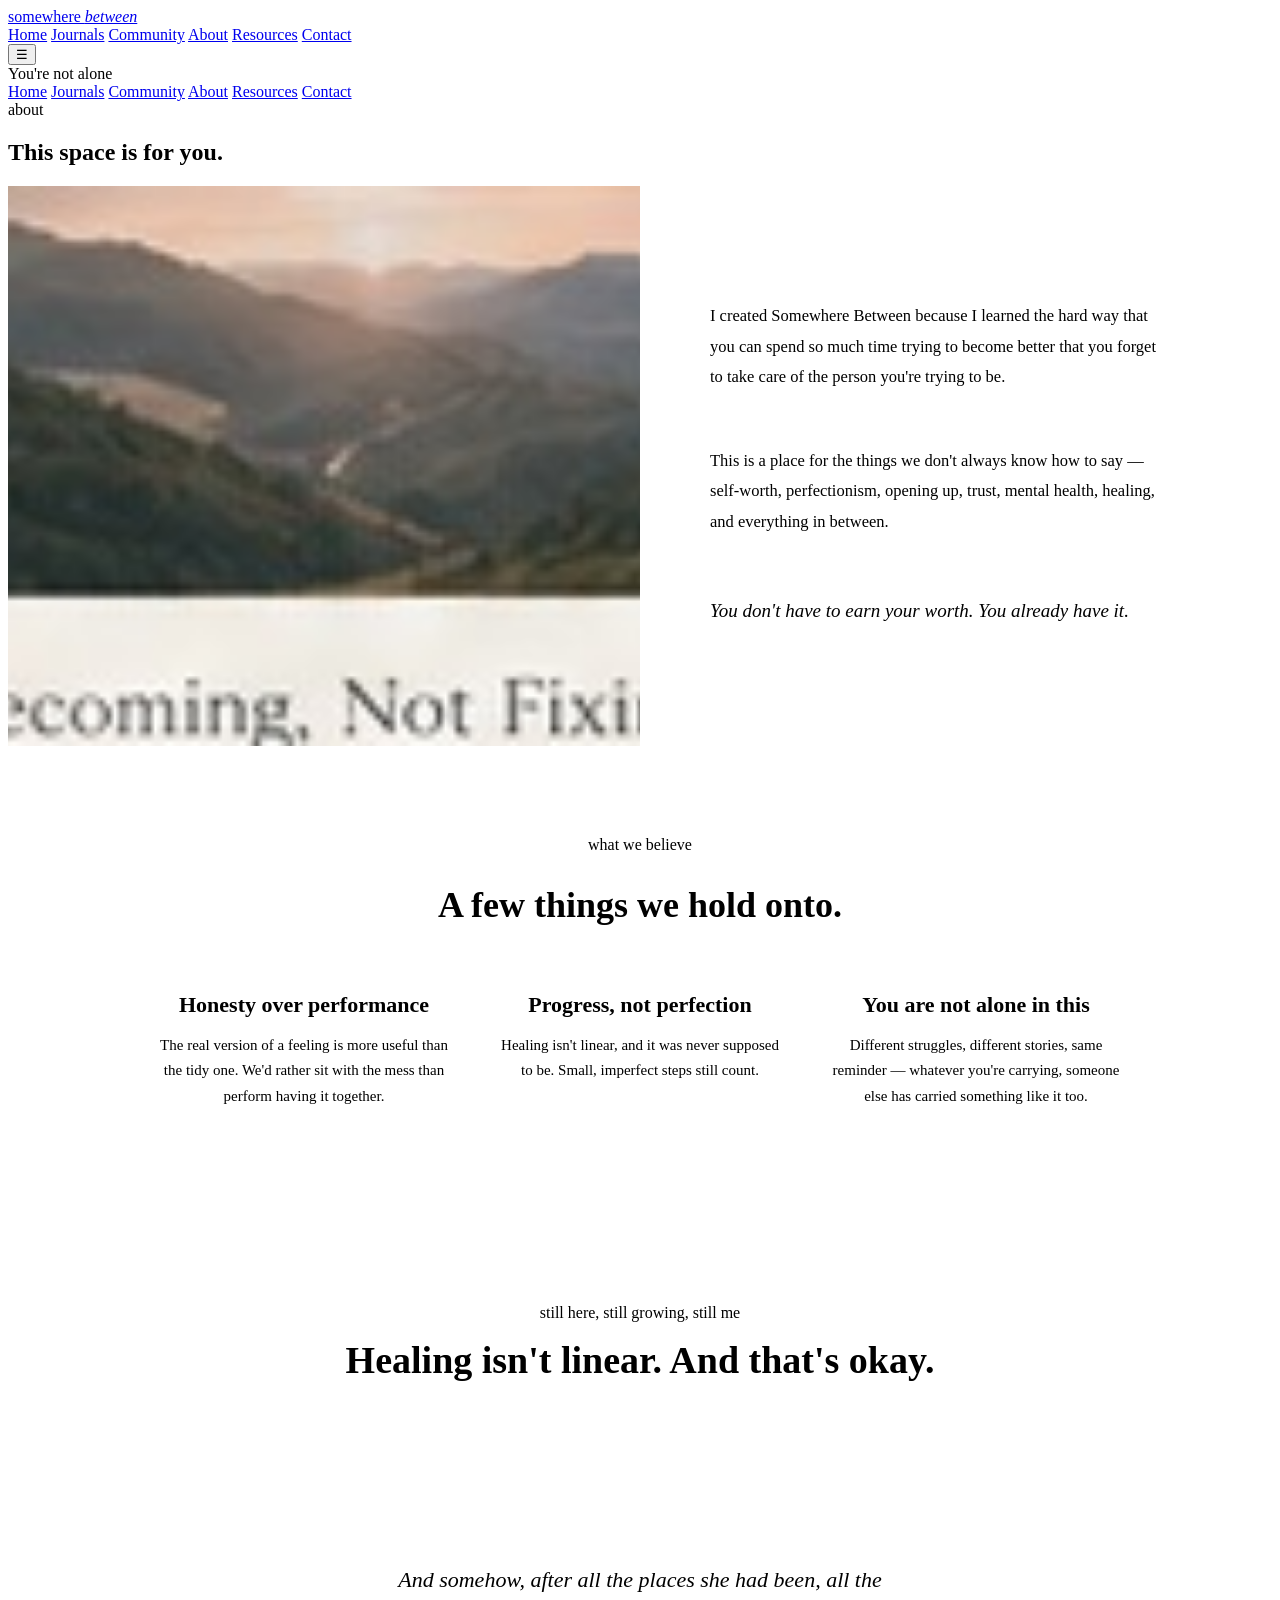
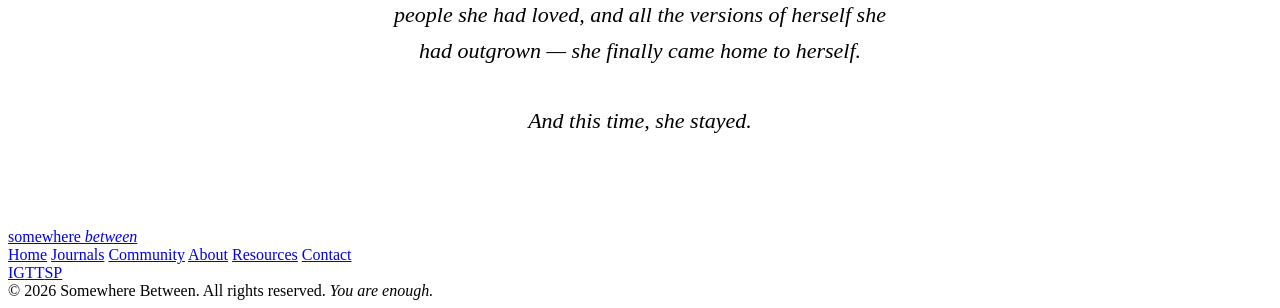
==== about.html @ 50e652a9 "Add files via upload" ====
<!DOCTYPE html>
<html lang="en">
<head>
<meta charset="UTF-8">
<meta name="viewport" content="width=device-width, initial-scale=1.0">
<title>About — Somewhere Between</title>
<link rel="stylesheet" href="styles.css">
<style>
  .story{display:grid;grid-template-columns:1fr 1fr;}
  .story-photo{min-height:560px;}
  .story-copy{padding:90px 70px;display:flex;flex-direction:column;justify-content:center;gap:20px;}
  .story-copy p{color:var(--ink-soft);font-size:16.5px;max-width:460px;line-height:1.85;}

  .values{padding:90px 48px;text-align:center;border-top:1px solid var(--line);}
  .values h2{font-size:36px;margin-bottom:44px;}
  .value-grid{display:grid;grid-template-columns:repeat(3,1fr);gap:48px;max-width:960px;margin:0 auto;}
  .value-grid h3{font-size:22px;margin-bottom:12px;}
  .value-grid p{color:var(--ink-soft);font-size:15px;line-height:1.7;}

  .signoff{padding:90px 48px;text-align:center;}
  .signoff .eyebrow{display:block;margin-bottom:16px;}
  .signoff h2{font-size:clamp(28px,3.4vw,38px);max-width:600px;margin:0 auto;}

  @media (max-width:960px){
    .story{grid-template-columns:1fr;}
    .story-photo{min-height:300px;order:-1;}
    .story-copy{padding:56px 24px;}
    .value-grid{grid-template-columns:1fr;gap:36px;}
  }
</style>
</head>
<body>

<header class="site">
  <a href="index.html" class="logo">somewhere <em>between</em></a>
  <nav class="main">
    <a href="index.html">Home</a>
    <a href="journals.html">Journals</a>
    <a href="community.html">Community</a>
    <a href="about.html" class="active">About</a>
    <a href="resources.html">Resources</a>
    <a href="contact.html">Contact</a>
  </nav>
  <button class="nav-toggle" id="navToggle" aria-label="Menu">&#9776;</button>
  <div class="header-right"><span class="pill-note">You're not alone</span></div>
<div class="mobile-menu" id="mobileMenu">
    <a href="index.html">Home</a>
    <a href="journals.html">Journals</a>
    <a href="community.html">Community</a>
    <a href="about.html" class="active">About</a>
    <a href="resources.html">Resources</a>
    <a href="contact.html">Contact</a>
  </div>
</header>

<section class="page-hero wrap">
  <span class="eyebrow">about</span>
  <h1>This space is for you.</h1>
</section>

<section class="story">
  <div class="story-photo"><img src="becoming_not_fixing.jpg" alt="Mountain valley at sunset" style="width:100%;height:100%;object-fit:cover;"></div>
  <div class="story-copy">
    <p>I created Somewhere Between because I learned the hard way that you can spend so much time trying to become better that you forget to take care of the person you're trying to be.</p>
    <p>This is a place for the things we don't always know how to say — self-worth, perfectionism, opening up, trust, mental health, healing, and everything in between.</p>
    <p style="font-family:'Cormorant Garamond',serif;font-style:italic;font-size:19px;color:var(--sage-deep);">You don't have to earn your worth. You already have it.</p>
  </div>
</section>

<section class="values">
  <span class="eyebrow" style="display:block;margin-bottom:14px;">what we believe</span>
  <h2>A few things we hold onto.</h2>
  <div class="value-grid">
    <div>
      <h3>Honesty over performance</h3>
      <p>The real version of a feeling is more useful than the tidy one. We'd rather sit with the mess than perform having it together.</p>
    </div>
    <div>
      <h3>Progress, not perfection</h3>
      <p>Healing isn't linear, and it was never supposed to be. Small, imperfect steps still count.</p>
    </div>
    <div>
      <h3>You are not alone in this</h3>
      <p>Different struggles, different stories, same reminder — whatever you're carrying, someone else has carried something like it too.</p>
    </div>
  </div>
</section>

<section class="signoff" style="background:var(--paper);border-top:1px solid var(--line);border-bottom:1px solid var(--line);">
  <span class="eyebrow">still here, still growing, still me</span>
  <h2>Healing isn't linear. And that's okay.</h2>
</section>

<section class="signoff">
  <p style="font-family:'Cormorant Garamond',serif;font-style:italic;font-size:22px;color:var(--ink-soft);max-width:520px;margin:0 auto;line-height:1.6;">
    And somehow, after all the places she had been, all the people she had loved, and all the versions of herself she had outgrown — she finally came home to herself.
    <br><br>
    And this time, she stayed.
  </p>
</section>

<footer class="site">
  <div class="wrap">
    <div class="footer-top">
      <a href="index.html" class="logo">somewhere <em>between</em></a>
      <div class="footer-links">
        <a href="index.html">Home</a>
        <a href="journals.html">Journals</a>
        <a href="community.html">Community</a>
        <a href="about.html">About</a>
        <a href="resources.html">Resources</a>
        <a href="contact.html">Contact</a>
      </div>
      <div class="social-row"><a href="#">IG</a><a href="#">TT</a><a href="#">SP</a></div>
    </div>
    <div class="footer-bottom">
      <span>© 2026 Somewhere Between. All rights reserved.</span>
      <em>You are enough.</em>
    </div>
  </div>
</footer>

<script>
  document.getElementById('navToggle').addEventListener('click', function(){
    document.getElementById('mobileMenu').classList.toggle('open');
  });
</script>
</body>
</html>
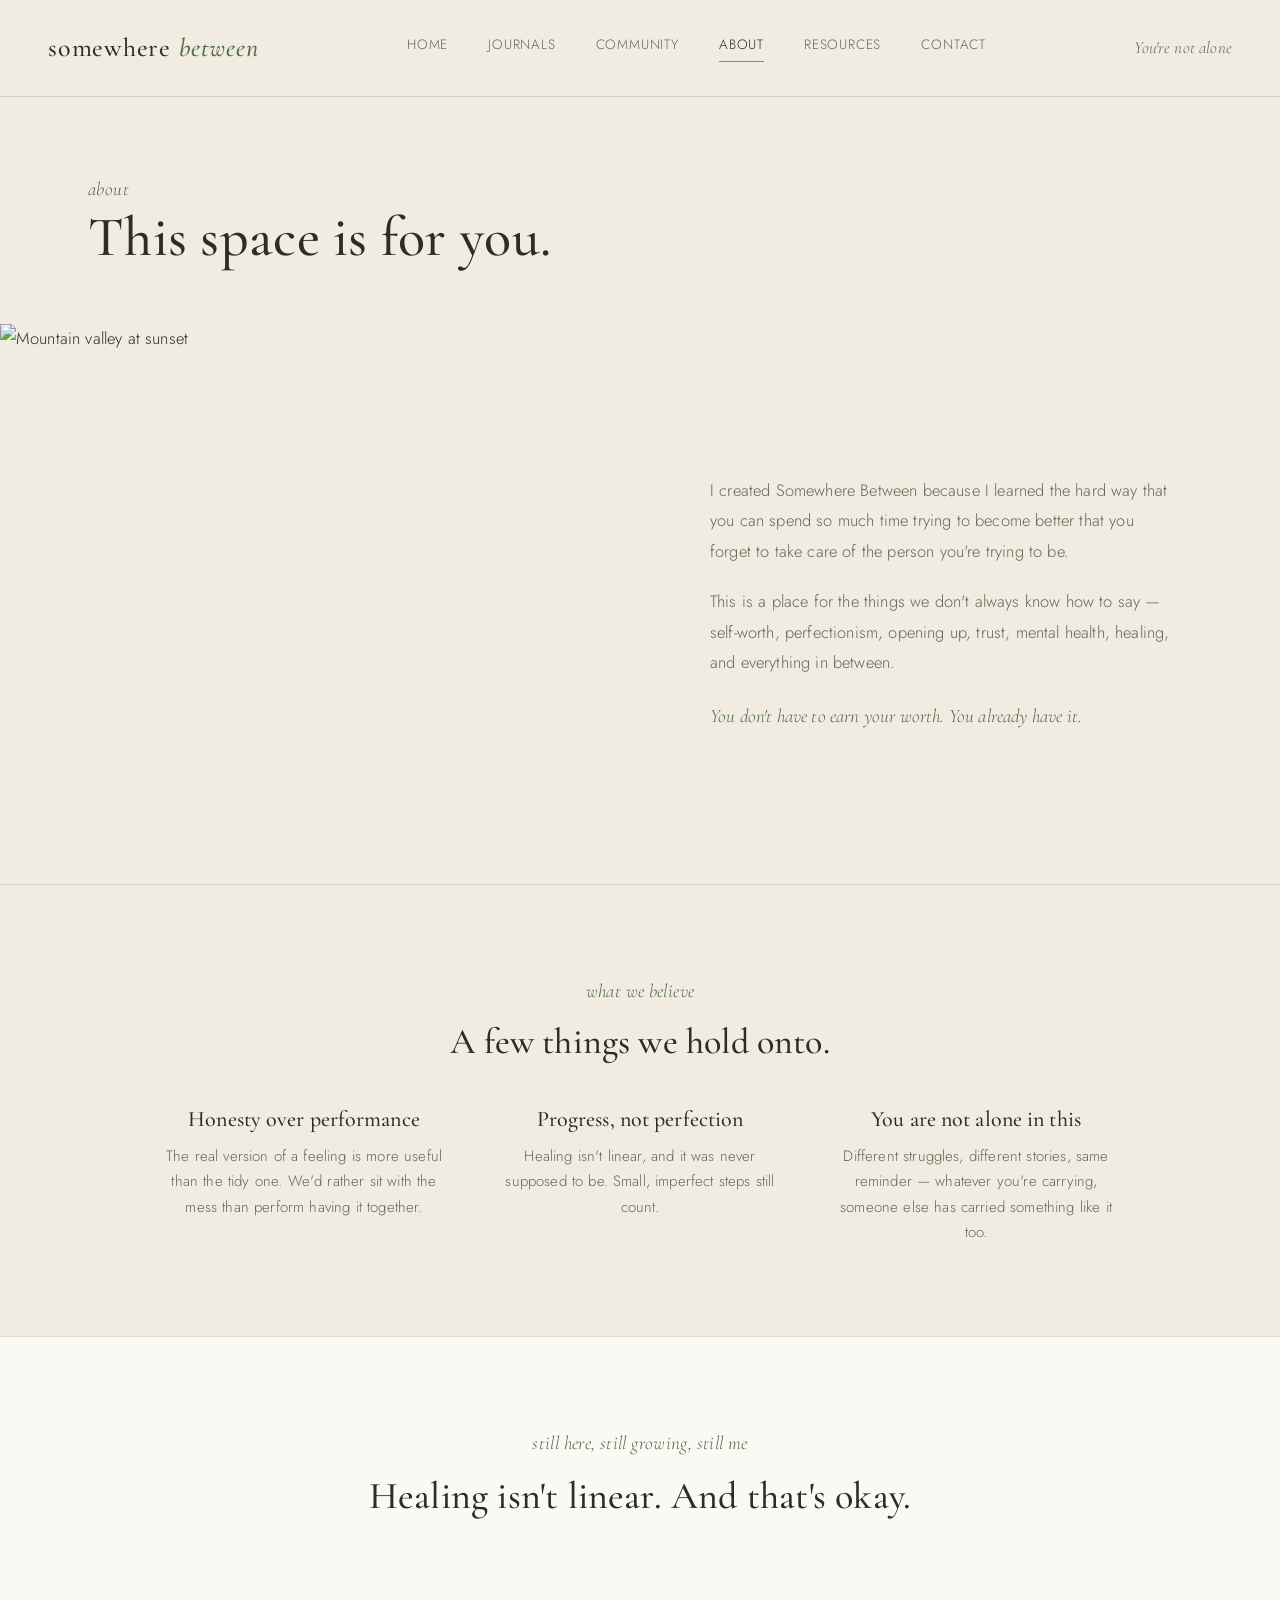
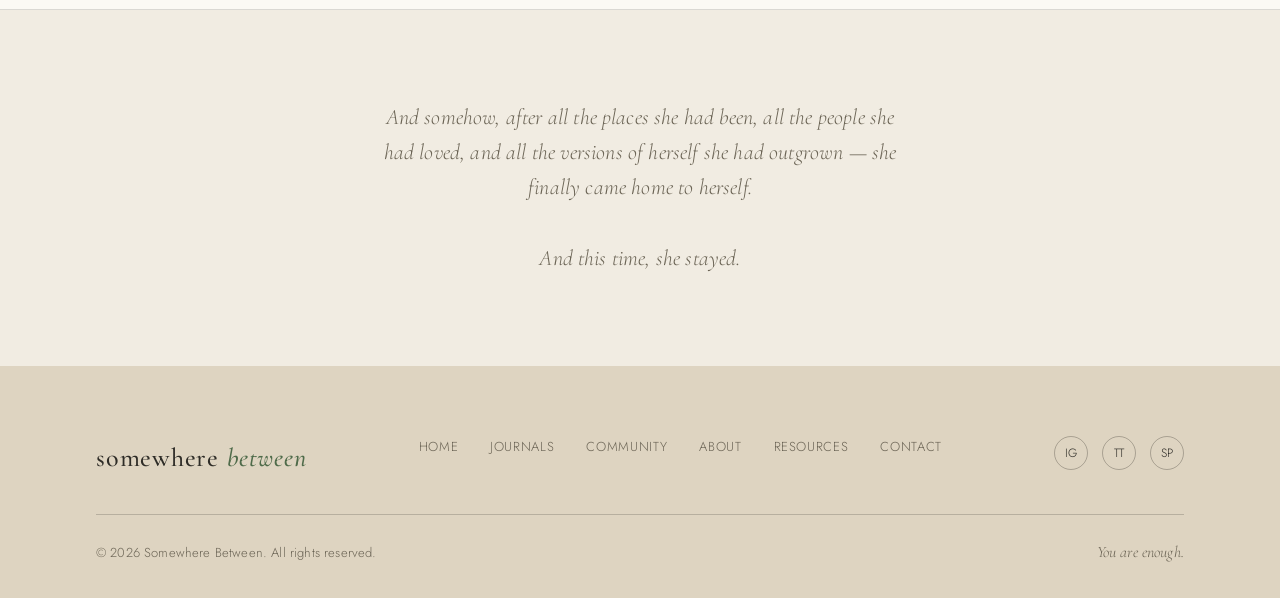
==== commit 17058f2b: "fix about.html" ====
--- a/about.html
+++ b/about.html
@@ -59,7 +59,7 @@
 </section>
 
 <section class="story">
-  <div class="story-photo"><img src="becoming_not_fixing.jpg" alt="Mountain valley at sunset" style="width:100%;height:100%;object-fit:cover;"></div>
+  <div class="story-photo"><img src="https://images.unsplash.com/photo-1743309411498-a0f4f4b96b65?fm=jpg&q=80&w=1200&auto=format&fit=crop" alt="Mountain valley at sunset" style="width:100%;height:100%;object-fit:cover;"></div>
   <div class="story-copy">
     <p>I created Somewhere Between because I learned the hard way that you can spend so much time trying to become better that you forget to take care of the person you're trying to be.</p>
     <p>This is a place for the things we don't always know how to say — self-worth, perfectionism, opening up, trust, mental health, healing, and everything in between.</p>
--- a/styles.css
+++ b/styles.css
@@ -0,0 +1,188 @@
+@import url('https://fonts.googleapis.com/css2?family=Cormorant+Garamond:ital,wght@0,400;0,500;0,600;1,400;1,500&family=Jost:wght@300;400;500&display=swap');
+
+:root{
+  --bg: #F1ECE2;
+  --paper: #FBF9F4;
+  --stone: #DED4C1;
+  --ink: #2E2C27;
+  --ink-soft: #6B6455;
+  --sage: #7C876F;
+  --sage-deep: #4F6B4A;
+  --gold: #C99A46;
+  --clay: #C8724F;
+  --line: rgba(46,44,39,0.16);
+}
+
+*{box-sizing:border-box;}
+html{scroll-behavior:smooth;}
+body{
+  margin:0;
+  background:var(--bg);
+  color:var(--ink);
+  font-family:'Jost',sans-serif;
+  font-weight:300;
+  font-size:16.5px;
+  line-height:1.7;
+  letter-spacing:.01em;
+}
+img,svg{display:block;max-width:100%;}
+a{color:inherit;text-decoration:none;}
+h1,h2,h3{
+  font-family:'Cormorant Garamond',serif;
+  font-weight:500;
+  line-height:1.15;
+  margin:0;
+  letter-spacing:.005em;
+}
+p{margin:0;font-weight:300;}
+.wrap{max-width:1200px;margin:0 auto;padding:0 48px;}
+.eyebrow{
+  font-family:'Cormorant Garamond',serif;
+  font-style:italic;
+  font-size:19px;
+  color:var(--sage-deep);
+  letter-spacing:.02em;
+}
+.hairline{height:1px;background:var(--line);border:none;width:100%;}
+
+/* Buttons */
+.btn{
+  display:inline-flex;
+  align-items:center;
+  gap:10px;
+  padding:14px 30px;
+  border-radius:2px;
+  border:1px solid var(--ink);
+  font-family:'Jost',sans-serif;
+  font-size:13.5px;
+  font-weight:400;
+  letter-spacing:.09em;
+  text-transform:uppercase;
+  cursor:pointer;
+  transition:all .25s ease;
+  background:transparent;
+  color:var(--ink);
+}
+.btn-primary{background:var(--ink);color:var(--paper);}
+.btn-primary:hover{background:var(--clay);border-color:var(--clay);}
+.btn-outline:hover{background:var(--sage-deep);color:var(--paper);border-color:var(--sage-deep);}
+
+/* Header */
+header.site{
+  display:flex;
+  align-items:center;
+  justify-content:space-between;
+  padding:26px 48px;
+  border-bottom:1px solid var(--line);
+  background:var(--bg);
+  position:relative;
+  z-index:20;
+}
+.logo{
+  font-family:'Cormorant Garamond',serif;
+  font-size:26px;
+  font-weight:500;
+  letter-spacing:.03em;
+  display:flex;
+  align-items:center;
+  gap:8px;
+}
+.logo em{font-style:italic;color:var(--sage-deep);}
+nav.main{display:flex;gap:40px;}
+nav.main a{
+  font-size:13.5px;
+  letter-spacing:.06em;
+  text-transform:uppercase;
+  color:var(--ink-soft);
+  padding-bottom:4px;
+  border-bottom:1px solid transparent;
+}
+nav.main a.active,nav.main a:hover{color:var(--ink);border-bottom-color:var(--clay);}
+.header-right{display:flex;align-items:center;gap:22px;}
+.pill-note{
+  color:var(--ink-soft);
+  font-style:italic;
+  font-family:'Cormorant Garamond',serif;
+  font-size:17px;
+}
+.nav-toggle{display:none;background:none;border:none;font-size:22px;cursor:pointer;color:var(--ink);padding:4px 6px;}
+
+.mobile-menu{
+  display:none;
+  position:absolute;
+  top:100%;left:0;right:0;
+  background:var(--bg);
+  border-bottom:1px solid var(--line);
+  flex-direction:column;
+  padding:8px 22px 20px;
+  z-index:30;
+}
+.mobile-menu.open{display:flex;}
+.mobile-menu a{
+  padding:14px 0;
+  font-size:15px;
+  letter-spacing:.04em;
+  text-transform:uppercase;
+  color:var(--ink-soft);
+  border-bottom:1px solid var(--line);
+}
+.mobile-menu a:last-child{border-bottom:none;}
+.mobile-menu a.active{color:var(--ink);}
+
+@media (max-width:880px){
+  nav.main{display:none;}
+  header.site{padding:20px 22px;position:relative;}
+  .wrap{padding:0 22px;}
+  .nav-toggle{display:block;}
+}
+
+/* Photo placeholders — muted, desaturated tone to feel like editorial film photography */
+.photo{background-size:cover;background-position:center;}
+.photo-sunset{background:linear-gradient(180deg,#9FA6C4 0%,#D69FA6 26%,#EFAE7C 48%,#F3CB86 64%,#D9C382 80%,#899A5E 100%);}
+.photo-water{background:linear-gradient(180deg,#7FA0AC 0%,#A9C0AE 40%,#D6D394 68%,#94A664 100%);}
+.photo-room{background:linear-gradient(160deg,#F2DFAE 0%,#E3BE84 55%,#C68F5C 100%);}
+.photo-bowl{background:linear-gradient(160deg,#F1D9A0 0%,#DDA85F 100%);}
+.photo-night{background:linear-gradient(180deg,#33395C 0%,#565C82 55%,#8D7E89 100%);}
+.photo-field{background:linear-gradient(180deg,#F3CE93 0%,#E7A768 30%,#ABB56A 65%,#6E8149 100%);}
+.photo-stone{background:linear-gradient(160deg,#F1E4C1 0%,#DCBC85 100%);}
+
+/* Footer */
+footer.site{background:var(--stone);padding:70px 48px 32px;}
+.footer-top{
+  display:flex;justify-content:space-between;align-items:flex-start;
+  flex-wrap:wrap;gap:24px;padding-bottom:34px;
+  border-bottom:1px solid rgba(46,44,39,0.22);
+}
+.footer-links{display:flex;gap:32px;flex-wrap:wrap;}
+.footer-links a{font-size:13px;letter-spacing:.05em;text-transform:uppercase;color:var(--ink-soft);}
+.footer-links a:hover{color:var(--ink);}
+.social-row{display:flex;gap:14px;}
+.social-row a{
+  width:34px;height:34px;border-radius:50%;
+  border:1px solid rgba(46,44,39,0.3);
+  display:flex;align-items:center;justify-content:center;
+  font-size:12px;letter-spacing:.02em;
+}
+.footer-bottom{
+  display:flex;justify-content:space-between;align-items:center;
+  padding-top:24px;flex-wrap:wrap;gap:12px;
+  font-size:13px;color:var(--ink-soft);
+}
+.footer-bottom em{font-family:'Cormorant Garamond',serif;font-style:italic;font-size:16px;}
+
+/* page hero banner (interior pages) */
+.page-hero{padding:76px 48px 54px;}
+.page-hero h1{font-size:clamp(36px,5vw,56px);}
+.page-hero p.lede{max-width:560px;margin-top:16px;color:var(--ink-soft);font-size:17px;}
+
+/* tag */
+.tag{
+  display:inline-block;font-size:11.5px;letter-spacing:.08em;
+  text-transform:uppercase;color:var(--clay);
+  border-bottom:1px solid var(--clay);padding-bottom:2px;
+}
+
+@media (max-width:600px){
+  .page-hero{padding:54px 22px 36px;}
+  footer.site{padding:48px 22px 24px;}
+}
